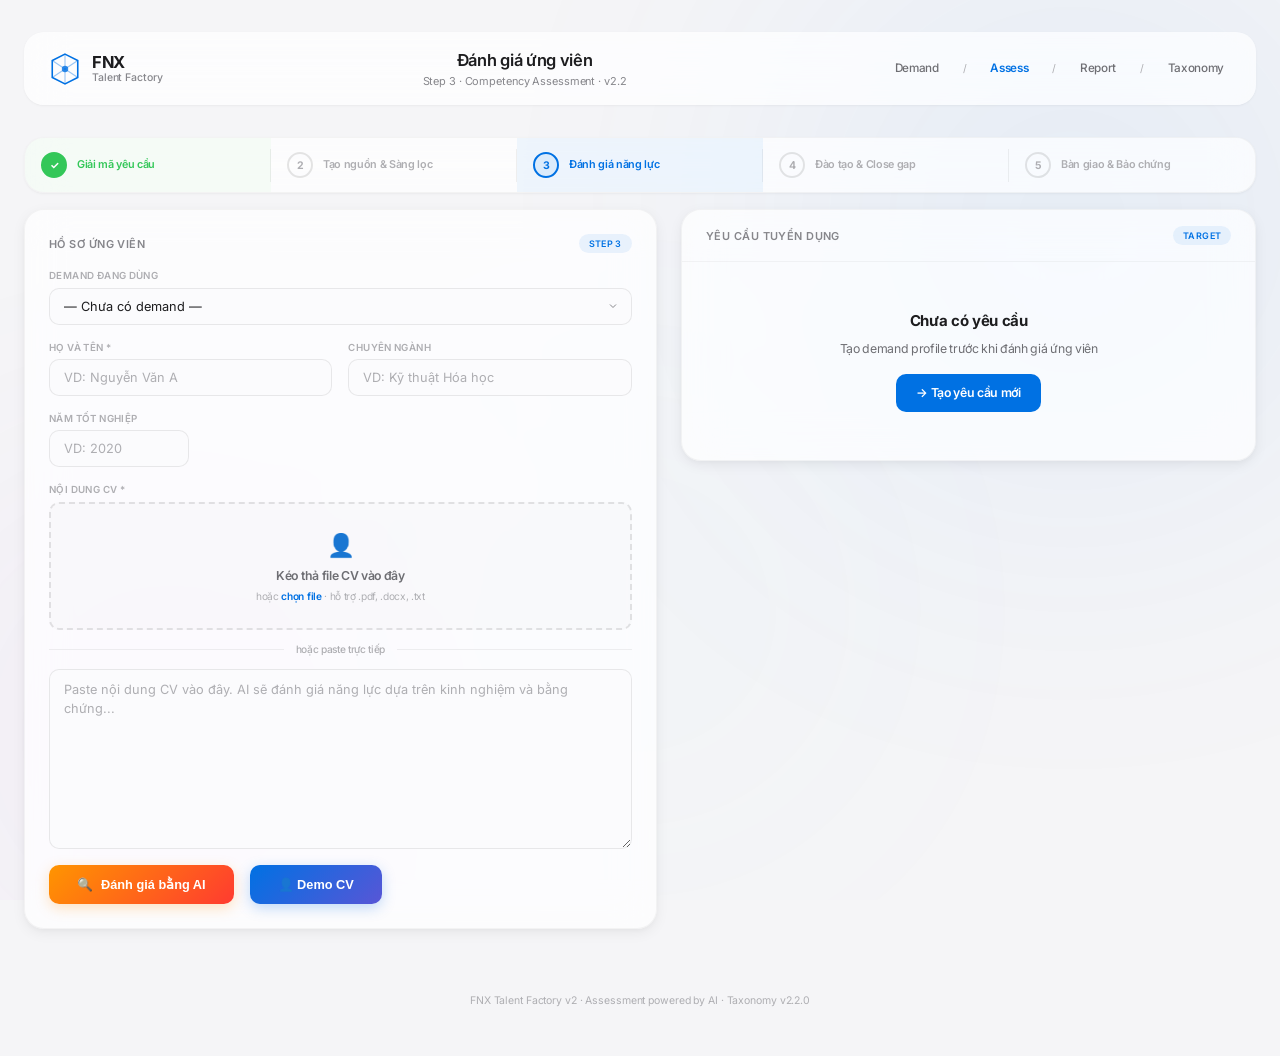
==== dashboard/assess.html @ fd8916d3 "feat: implement internal competency audit pipeline with combat scenario generation and UI" ====
<!DOCTYPE html>
<html lang="vi">

<head>
    <meta charset="UTF-8">
    <meta name="viewport" content="width=device-width, initial-scale=1.0">
    <title>FNX Talent Factory — Đánh giá ứng viên</title>
    <meta name="description" content="FNX Assessment — Đánh giá năng lực ứng viên dựa trên khung ASK × Katz v2.2">
    <link rel="preconnect" href="https://fonts.googleapis.com">
    <link rel="preconnect" href="https://fonts.gstatic.com" crossorigin>
    <link
        href="https://fonts.googleapis.com/css2?family=Inter:wght@300;400;500;600;700;800&family=JetBrains+Mono:wght@400;500&display=swap"
        rel="stylesheet">
    <link rel="stylesheet" href="styles.css">
    <style>
        /* ═══ ASSESS PAGE STYLES ═══ */
        .assess-grid {
            display: grid;
            grid-template-columns: 1.1fr 1fr;
            gap: var(--gap-lg);
            flex: 1
        }

        @media(max-width:960px) {
            .assess-grid {
                grid-template-columns: 1fr
            }
        }

        /* Nav */
        .nav-links {
            display: flex;
            gap: var(--gap-md);
            align-items: center
        }

        .nav-link {
            font-size: .78rem;
            color: var(--text-secondary);
            text-decoration: none;
            font-weight: 500;
            padding: 4px 8px;
            border-radius: 6px;
            transition: all var(--transition-fast)
        }

        .nav-link:hover {
            color: var(--accent-blue);
            background: rgba(0, 113, 227, .08)
        }

        .nav-link.active {
            color: var(--accent-blue);
            font-weight: 600
        }

        .nav-sep {
            color: var(--text-caption);
            font-size: .7rem
        }

        /* Process bar */
        .process-bar {
            display: flex;
            gap: 0;
            margin-bottom: var(--gap-md);
            background: var(--bg-frosted);
            border-radius: var(--radius-lg);
            backdrop-filter: saturate(180%) blur(20px);
            -webkit-backdrop-filter: saturate(180%) blur(20px);
            box-shadow: var(--shadow-sm);
            border: .5px solid rgba(0, 0, 0, .04);
            overflow: hidden
        }

        .process-step {
            flex: 1;
            padding: 14px var(--gap-md);
            display: flex;
            align-items: center;
            gap: 10px;
            position: relative;
            transition: all var(--transition-base);
            cursor: default
        }

        .process-step::after {
            content: '';
            position: absolute;
            right: 0;
            top: 20%;
            bottom: 20%;
            width: 1px;
            background: rgba(0, 0, 0, .06)
        }

        .process-step:last-child::after {
            display: none
        }

        .process-step.active {
            background: rgba(0, 113, 227, .06)
        }

        .process-step.completed {
            background: rgba(52, 199, 89, .04)
        }

        .process-step .step-num {
            width: 26px;
            height: 26px;
            border-radius: 50%;
            display: flex;
            align-items: center;
            justify-content: center;
            font-size: .7rem;
            font-weight: 700;
            border: 2px solid rgba(0, 0, 0, .1);
            color: var(--text-caption);
            flex-shrink: 0;
            transition: all var(--transition-fast)
        }

        .process-step.active .step-num {
            border-color: var(--accent-blue);
            color: var(--accent-blue);
            background: rgba(0, 113, 227, .08)
        }

        .process-step.completed .step-num {
            border-color: var(--accent-green);
            color: #fff;
            background: var(--accent-green)
        }

        .process-step .step-text {
            font-size: .72rem;
            font-weight: 600;
            color: var(--text-caption);
            line-height: 1.3
        }

        .process-step.active .step-text {
            color: var(--accent-blue)
        }

        .process-step.completed .step-text {
            color: var(--accent-green)
        }

        /* Form */
        .form-group {
            display: flex;
            flex-direction: column;
            gap: 4px
        }

        .form-row {
            display: grid;
            grid-template-columns: 1fr 1fr;
            gap: var(--gap-md)
        }

        .form-label {
            font-size: .65rem;
            font-weight: 600;
            text-transform: uppercase;
            letter-spacing: .04em;
            color: var(--text-caption)
        }

        .form-input,
        .form-select {
            padding: 10px 14px;
            border-radius: var(--radius-sm);
            border: 1.5px solid rgba(0, 0, 0, .08);
            background: var(--bg-tertiary);
            font-size: .85rem;
            color: var(--text-primary);
            font-family: inherit;
            transition: all var(--transition-fast);
            outline: none
        }

        .form-input:focus,
        .form-select:focus {
            border-color: var(--accent-blue);
            box-shadow: 0 0 0 3px rgba(0, 113, 227, .1)
        }

        .form-input::placeholder {
            color: var(--text-caption)
        }

        textarea.form-input {
            min-height: 180px;
            resize: vertical;
            line-height: 1.55
        }

        .form-select {
            cursor: pointer;
            -webkit-appearance: none;
            appearance: none;
            background-image: url("data:image/svg+xml,%3Csvg xmlns='http://www.w3.org/2000/svg' width='12' height='12' viewBox='0 0 24 24' fill='none' stroke='%2386868b' stroke-width='2'%3E%3Cpath d='M6 9l6 6 6-6'/%3E%3C/svg%3E");
            background-repeat: no-repeat;
            background-position: right 12px center
        }

        /* Buttons */
        .btn-action {
            display: inline-flex;
            align-items: center;
            gap: 8px;
            padding: 12px 28px;
            border-radius: var(--radius-sm);
            background: linear-gradient(135deg, #ff9500, #ff3b30);
            color: #fff;
            font-size: .85rem;
            font-weight: 600;
            border: none;
            cursor: pointer;
            transition: all var(--transition-fast);
            box-shadow: 0 4px 14px rgba(255, 149, 0, .25)
        }

        .btn-action:hover {
            transform: translateY(-1px);
            box-shadow: 0 6px 20px rgba(255, 149, 0, .35)
        }

        .btn-action:disabled {
            opacity: .5;
            cursor: not-allowed;
            transform: none
        }

        .btn-action .spinner {
            width: 16px;
            height: 16px;
            border: 2px solid rgba(255, 255, 255, .3);
            border-top-color: #fff;
            border-radius: 50%;
            animation: spin .6s linear infinite;
            display: none
        }

        .btn-action.loading .spinner {
            display: block
        }

        .btn-action.loading .btn-icon {
            display: none
        }

        @keyframes spin {
            to {
                transform: rotate(360deg)
            }
        }

        .btn-confirm {
            display: inline-flex;
            align-items: center;
            gap: 8px;
            padding: 12px 28px;
            border-radius: var(--radius-sm);
            background: var(--accent-green);
            color: #fff;
            font-size: .85rem;
            font-weight: 600;
            border: none;
            cursor: pointer;
            transition: all var(--transition-fast);
            box-shadow: 0 4px 14px rgba(52, 199, 89, .25)
        }

        .btn-confirm:hover {
            transform: translateY(-1px)
        }

        .btn-demo {
            display: inline-flex;
            align-items: center;
            gap: 8px;
            padding: 12px 28px;
            border-radius: var(--radius-sm);
            background: linear-gradient(135deg, var(--accent-blue), var(--accent-indigo));
            color: #fff;
            font-size: .85rem;
            font-weight: 600;
            border: none;
            cursor: pointer;
            transition: all var(--transition-fast);
            box-shadow: 0 4px 14px rgba(0, 113, 227, .25)
        }

        .btn-demo:hover {
            transform: translateY(-1px)
        }

        /* Demand context card */
        .demand-context {
            padding: 0
        }

        .demand-context-header {
            padding: var(--gap-md) var(--gap-lg);
            border-bottom: 1px solid rgba(0, 0, 0, .04)
        }

        .demand-context-body {
            padding: var(--gap-md) var(--gap-lg)
        }

        .context-row {
            display: flex;
            justify-content: space-between;
            align-items: center;
            padding: 4px 0
        }

        .context-label {
            font-size: .7rem;
            color: var(--text-caption);
            font-weight: 500
        }

        .context-value {
            font-size: .8rem;
            font-weight: 600;
            color: var(--text-primary)
        }

        .context-comp-list {
            display: flex;
            flex-direction: column;
            gap: 4px;
            margin-top: var(--gap-sm)
        }

        .context-comp {
            display: flex;
            align-items: center;
            gap: 8px;
            padding: 3px 0
        }

        .context-comp-id {
            font-family: 'JetBrains Mono', monospace;
            font-size: .65rem;
            font-weight: 600;
            padding: 2px 6px;
            border-radius: 4px;
            color: #fff;
            width: 30px;
            text-align: center
        }

        .context-comp-name {
            font-size: .72rem;
            color: var(--text-secondary);
            flex: 1
        }

        .context-comp-level {
            font-family: 'JetBrains Mono', monospace;
            font-size: .72rem;
            font-weight: 700;
            width: 20px;
            text-align: center
        }

        .no-demand-msg {
            text-align: center;
            padding: var(--gap-xl)
        }

        .no-demand-msg h3 {
            font-size: 1rem;
            color: var(--text-primary);
            margin-bottom: 8px
        }

        .no-demand-msg p {
            font-size: .82rem;
            color: var(--text-secondary);
            margin-bottom: var(--gap-md)
        }

        .no-demand-msg a {
            display: inline-flex;
            align-items: center;
            gap: 6px;
            padding: 10px 20px;
            border-radius: var(--radius-sm);
            background: var(--accent-blue);
            color: #fff;
            font-weight: 600;
            font-size: .82rem;
            text-decoration: none;
            transition: all var(--transition-fast)
        }

        .no-demand-msg a:hover {
            transform: translateY(-1px)
        }

        /* Result section */
        .result-section {
            display: none
        }

        .result-section.visible {
            display: block;
            animation: cardAppear .5s ease both
        }

        .comp-matrix {
            display: flex;
            flex-direction: column;
            gap: 6px
        }

        .comp-matrix-row {
            display: flex;
            align-items: center;
            gap: 10px;
            padding: 8px 12px;
            border-radius: var(--radius-sm);
            transition: background var(--transition-fast)
        }

        .comp-matrix-row:hover {
            background: rgba(0, 0, 0, .025)
        }

        .comp-matrix-tag {
            font-family: 'JetBrains Mono', monospace;
            font-size: .68rem;
            font-weight: 600;
            padding: 3px 8px;
            border-radius: 6px;
            color: #fff;
            flex-shrink: 0;
            width: 36px;
            text-align: center
        }

        .comp-matrix-name {
            flex: 1;
            font-size: .82rem;
            font-weight: 500;
            color: var(--text-primary)
        }

        .comp-matrix-evidence {
            font-size: .68rem;
            color: var(--text-tertiary);
            max-width: 180px;
            overflow: hidden;
            text-overflow: ellipsis;
            white-space: nowrap;
            font-style: italic
        }

        .level-select {
            padding: 4px 8px;
            border-radius: 6px;
            border: 1.5px solid rgba(0, 0, 0, .08);
            font-size: .78rem;
            font-weight: 600;
            font-family: 'JetBrains Mono', monospace;
            background: var(--bg-tertiary);
            color: var(--text-primary);
            cursor: pointer;
            width: 50px;
            text-align: center
        }

        /* Gap indicator */
        .gap-indicator {
            font-size: .6rem;
            font-weight: 700;
            padding: 2px 6px;
            border-radius: 4px;
            font-family: 'JetBrains Mono', monospace
        }

        .gap-ok {
            background: rgba(52, 199, 89, .1);
            color: var(--accent-green)
        }

        .gap-warn {
            background: rgba(255, 149, 0, .1);
            color: var(--accent-orange)
        }

        .gap-critical {
            background: rgba(255, 59, 48, .1);
            color: var(--accent-red)
        }

        /* Score display */
        .score-circle {
            width: 100px;
            height: 100px;
            border-radius: 50%;
            display: flex;
            flex-direction: column;
            align-items: center;
            justify-content: center;
            margin: var(--gap-md) auto;
            position: relative
        }

        .score-circle::before {
            content: '';
            position: absolute;
            inset: -3px;
            border-radius: 50%;
            background: conic-gradient(var(--accent-blue) var(--score-pct, 0%), rgba(0, 0, 0, .06) var(--score-pct, 0%));
            z-index: 0
        }

        .score-circle::after {
            content: '';
            position: absolute;
            inset: 3px;
            border-radius: 50%;
            background: var(--bg-frosted);
            z-index: 1
        }

        .score-num {
            font-size: 1.8rem;
            font-weight: 800;
            color: var(--accent-blue);
            z-index: 2;
            line-height: 1;
            font-variant-numeric: tabular-nums
        }

        .score-unit {
            font-size: .6rem;
            font-weight: 600;
            color: var(--text-caption);
            z-index: 2;
            text-transform: uppercase;
            letter-spacing: .06em
        }

        /* Radar */
        .radar-mini {
            display: flex;
            flex-direction: column;
            align-items: center
        }

        .radar-mini canvas {
            max-width: 100%;
            height: auto
        }

        /* Summary */
        .assess-summary {
            display: none;
            padding: var(--gap-md);
            background: rgba(52, 199, 89, .04);
            border-radius: var(--radius-sm);
            border-left: 3px solid var(--accent-green)
        }

        .assess-summary.visible {
            display: block;
            animation: cardAppear .4s ease both
        }

        .assess-summary h3 {
            font-size: .85rem;
            font-weight: 700;
            color: var(--accent-green);
            margin-bottom: 8px
        }

        .assess-summary p {
            font-size: .8rem;
            color: var(--text-secondary);
            line-height: 1.55
        }

        /* Drop zone */
        .drop-zone {
            border: 2px dashed rgba(0, 0, 0, .1);
            border-radius: var(--radius-sm);
            padding: 24px;
            text-align: center;
            cursor: pointer;
            transition: all .2s ease;
            position: relative;
            background: rgba(0, 0, 0, .01)
        }

        .drop-zone:hover,
        .drop-zone.dragover {
            border-color: var(--accent-blue);
            background: rgba(0, 113, 227, .03)
        }

        .drop-zone.dragover {
            transform: scale(1.01);
            box-shadow: 0 0 0 4px rgba(0, 113, 227, .08)
        }

        .drop-zone-input {
            position: absolute;
            inset: 0;
            opacity: 0;
            cursor: pointer
        }

        .drop-zone-content {
            pointer-events: none
        }

        .drop-zone-icon {
            font-size: 1.5rem;
            margin-bottom: 6px
        }

        .drop-zone-text {
            font-size: .82rem;
            font-weight: 600;
            color: var(--text-secondary)
        }

        .drop-zone-sub {
            font-size: .68rem;
            color: var(--text-caption);
            margin-top: 4px
        }

        .drop-zone-browse {
            color: var(--accent-blue);
            font-weight: 600
        }

        .drop-zone-loading {
            display: none;
            align-items: center;
            justify-content: center;
            gap: 10px;
            padding: 12px;
            color: var(--accent-blue);
            font-size: .82rem;
            font-weight: 500
        }

        .drop-zone-loading .drop-spinner {
            width: 18px;
            height: 18px;
            border: 2px solid rgba(0, 113, 227, .2);
            border-top-color: var(--accent-blue);
            border-radius: 50%;
            animation: spin .6s linear infinite
        }

        .drop-zone-success {
            display: none;
            align-items: center;
            gap: 8px;
            padding: 8px 12px;
            background: rgba(52, 199, 89, .06);
            border-radius: 6px;
            font-size: .78rem;
            color: var(--accent-green);
            font-weight: 500
        }

        .drop-zone.loaded .drop-zone-content {
            display: none
        }

        .drop-zone.loaded .drop-zone-success {
            display: flex
        }

        .drop-zone.extracting .drop-zone-content {
            display: none
        }

        .drop-zone.extracting .drop-zone-loading {
            display: flex
        }

        .drop-zone-or {
            display: flex;
            align-items: center;
            gap: 12px;
            margin: 8px 0;
            color: var(--text-caption);
            font-size: .68rem;
            font-weight: 500
        }

        .drop-zone-or::before,
        .drop-zone-or::after {
            content: '';
            flex: 1;
            height: 1px;
            background: rgba(0, 0, 0, .06)
        }
    </style>
</head>

<body>
    <div class="ambient-bg">
        <div class="ambient-orb orb-1"></div>
        <div class="ambient-orb orb-2"></div>
        <div class="ambient-orb orb-3"></div>
    </div>
    <div class="app-container">
        <header class="app-header">
            <div class="header-left">
                <div class="logo">
                    <div class="logo-icon"><svg viewBox="0 0 32 32" fill="none">
                            <path d="M16 2L28 8V24L16 30L4 24V8L16 2Z" stroke="currentColor" stroke-width="1.5"
                                fill="none" />
                            <path d="M16 2L16 30" stroke="currentColor" stroke-width="1" opacity=".4" />
                            <path d="M4 8L28 24" stroke="currentColor" stroke-width="1" opacity=".4" />
                            <path d="M28 8L4 24" stroke="currentColor" stroke-width="1" opacity=".4" />
                            <circle cx="16" cy="16" r="3" fill="currentColor" opacity=".8" />
                        </svg></div>
                    <div class="logo-text"><span class="logo-name">FNX</span><span class="logo-sub">Talent
                            Factory</span></div>
                </div>
            </div>
            <div class="header-center">
                <h1>Đánh giá ứng viên</h1>
                <p class="header-subtitle">Step 3 · Competency Assessment · v2.2</p>
            </div>
            <div class="header-right">
                <div class="header-meta">
                    <div class="nav-links">
                        <a href="/demand" class="nav-link">Demand</a><span class="nav-sep">/</span>
                        <a href="/assess" class="nav-link active">Assess</a><span class="nav-sep">/</span>
                        <a href="/report" class="nav-link">Report</a><span class="nav-sep">/</span>
                        <a href="/taxonomy" class="nav-link">Taxonomy</a>
                    </div>
                </div>
            </div>
        </header>

        <!-- Process Bar -->
        <div class="process-bar">
            <div class="process-step completed"><span class="step-num">✓</span><span class="step-text">Giải mã yêu
                    cầu</span></div>
            <div class="process-step"><span class="step-num">2</span><span class="step-text">Tạo nguồn & Sàng lọc</span>
            </div>
            <div class="process-step active"><span class="step-num">3</span><span class="step-text">Đánh giá năng
                    lực</span></div>
            <div class="process-step"><span class="step-num">4</span><span class="step-text">Đào tạo & Close gap</span>
            </div>
            <div class="process-step"><span class="step-num">5</span><span class="step-text">Bàn giao & Bảo chứng</span>
            </div>
        </div>

        <main style="display:flex;flex-direction:column;gap:var(--gap-lg);flex:1">
            <div class="assess-grid">
                <!-- LEFT: CV Input + Results -->
                <div style="display:flex;flex-direction:column;gap:var(--gap-lg)">
                    <!-- CV Input Card -->
                    <section class="card" id="cvInputCard">
                        <div class="card-header">
                            <span class="card-label">Hồ sơ ứng viên</span>
                            <span class="card-badge">Step 3</span>
                        </div>
                        <div style="display:flex;flex-direction:column;gap:var(--gap-md)">
                            <div class="form-group">
                                <label class="form-label">Demand đang dùng</label>
                                <select class="form-select" id="demandSelect" onchange="onDemandChange()"></select>
                            </div>
                            <div class="form-row">
                                <div class="form-group">
                                    <label class="form-label">Họ và tên *</label>
                                    <input type="text" class="form-input" id="cvName" placeholder="VD: Nguyễn Văn A">
                                </div>
                                <div class="form-group">
                                    <label class="form-label">Chuyên ngành</label>
                                    <input type="text" class="form-input" id="cvMajor"
                                        placeholder="VD: Kỹ thuật Hóa học">
                                </div>
                            </div>
                            <div class="form-group">
                                <label class="form-label">Năm tốt nghiệp</label>
                                <input type="number" class="form-input" id="cvYear" placeholder="VD: 2020"
                                    style="width:140px">
                            </div>
                            <div class="form-group">
                                <label class="form-label">Nội dung CV *</label>
                                <div class="drop-zone" id="cvDropZone">
                                    <input type="file" class="drop-zone-input" id="cvFileInput"
                                        accept=".pdf,.docx,.doc,.txt">
                                    <div class="drop-zone-content">
                                        <div class="drop-zone-icon">👤</div>
                                        <div class="drop-zone-text">Kéo thả file CV vào đây</div>
                                        <div class="drop-zone-sub">hoặc <span class="drop-zone-browse">chọn file</span>
                                            · hỗ trợ .pdf, .docx, .txt</div>
                                    </div>
                                    <div class="drop-zone-loading"><span class="drop-spinner"></span> Đang trích xuất
                                        văn bản...</div>
                                    <div class="drop-zone-success">✅ <span class="drop-filename"></span> · <span
                                            class="drop-wordcount"></span></div>
                                </div>
                                <div class="drop-zone-or">hoặc paste trực tiếp</div>
                                <textarea class="form-input" id="cvContent"
                                    placeholder="Paste nội dung CV vào đây. AI sẽ đánh giá năng lực dựa trên kinh nghiệm và bằng chứng..."></textarea>
                            </div>
                            <div style="display:flex;gap:var(--gap-md);align-items:center">
                                <button class="btn-action" id="assessBtn" onclick="runAssessment()">
                                    <span class="btn-icon">🔍</span>
                                    <span class="spinner"></span>
                                    Đánh giá bằng AI
                                </button>
                                <button class="btn-demo" onclick="loadDemoCV()">👤 Demo CV</button>
                            </div>
                        </div>
                    </section>

                    <!-- Assessment Result Matrix -->
                    <section class="card result-section" id="resultCard">
                        <div class="card-header">
                            <span class="card-label">Ma trận năng lực ứng viên</span>
                            <span class="card-badge" id="assessCompCount">0 / 11</span>
                        </div>
                        <div class="comp-matrix" id="assessMatrix"></div>
                        <div style="margin-top:var(--gap-lg);display:flex;gap:var(--gap-md);align-items:center">
                            <button class="btn-confirm" onclick="confirmAssessment()">✓ Xác nhận & Xem Report</button>
                            <span style="font-size:.72rem;color:var(--text-caption)">Chỉnh level nếu cần trước khi xác
                                nhận</span>
                        </div>
                    </section>

                    <!-- Assessment Summary -->
                    <div class="assess-summary" id="assessSummary">
                        <h3>✓ Đánh giá đã hoàn tất</h3>
                        <p id="assessSummaryText"></p>
                    </div>
                </div>

                <!-- RIGHT: Demand Context + Radar -->
                <div style="display:flex;flex-direction:column;gap:var(--gap-lg)">
                    <!-- Demand Context -->
                    <section class="card demand-context" id="demandContextCard">
                        <div class="demand-context-header">
                            <div class="card-header" style="margin-bottom:0">
                                <span class="card-label">Yêu cầu tuyển dụng</span>
                                <span class="card-badge">Target</span>
                            </div>
                        </div>
                        <div class="demand-context-body" id="demandContextBody">
                            <div class="no-demand-msg" id="noDemandMsg">
                                <h3>Chưa có yêu cầu</h3>
                                <p>Tạo demand profile trước khi đánh giá ứng viên</p>
                                <a href="/demand">→ Tạo yêu cầu mới</a>
                            </div>
                        </div>
                    </section>

                    <!-- Radar Chart -->
                    <section class="card result-section" id="radarCard">
                        <div class="card-header">
                            <span class="card-label">Radar: Ứng viên vs Yêu cầu</span>
                            <div style="display:flex;gap:var(--gap-md)">
                                <span
                                    style="display:flex;align-items:center;gap:4px;font-size:.68rem;color:var(--text-secondary)"><span
                                        style="width:10px;height:10px;border-radius:3px;background:rgba(0,113,227,.7)"></span>
                                    Ứng viên</span>
                                <span
                                    style="display:flex;align-items:center;gap:4px;font-size:.68rem;color:var(--text-secondary)"><span
                                        style="width:10px;height:10px;border-radius:3px;background:rgba(255,45,85,.5)"></span>
                                    Yêu cầu</span>
                            </div>
                        </div>
                        <div class="radar-mini">
                            <canvas id="radarCanvas" width="400" height="400"></canvas>
                        </div>
                        <div class="score-circle" id="scoreCircle" style="display:none;--score-pct:0%">
                            <span class="score-num" id="fitScore">—</span>
                            <span class="score-unit">Fit Score</span>
                        </div>
                    </section>
                </div>
            </div>
        </main>

        <footer class="app-footer">
            <p>FNX Talent Factory v2 · Assessment powered by AI · Taxonomy v2.2.0</p>
        </footer>
    </div>

    <script>
        // ── Shared definitions ──
        const COMPS = [
            { id: 'K1', name: 'Kiến thức chuyên ngành', katz: 'TECHNICAL', color: '#0071e3' },
            { id: 'K2', name: 'Kiến thức & Nghiệp vụ kỹ thuật', katz: 'TECHNICAL', color: '#0071e3' },
            { id: 'K3', name: 'Công cụ & Công nghệ', katz: 'TECHNICAL', color: '#0071e3' },
            { id: 'S1', name: 'Giao tiếp kỹ thuật', katz: 'INTERPERSONAL', color: '#ff9500' },
            { id: 'S2', name: 'Phân tích & Giải quyết vấn đề', katz: 'CONCEPTUAL', color: '#af52de' },
            { id: 'S3', name: 'Quản lý & Lên kế hoạch', katz: 'CONCEPTUAL', color: '#af52de' },
            { id: 'S4', name: 'Tư duy hệ thống', katz: 'CONCEPTUAL', color: '#af52de' },
            { id: 'S5', name: 'Phối hợp & Giao việc', katz: 'INTERPERSONAL', color: '#ff9500' },
            { id: 'A1', name: 'Chủ động - Cải tiến', katz: 'CONCEPTUAL', color: '#af52de' },
            { id: 'A2', name: 'Hợp tác - Tin tưởng', katz: 'INTERPERSONAL', color: '#ff9500' },
            { id: 'A3', name: 'Quan tâm - Hỗ trợ', katz: 'INTERPERSONAL', color: '#ff9500' }
        ];

        let currentDemand = null;
        let assessData = null;

        // ── Init ──
        document.addEventListener('DOMContentLoaded', () => {
            populateDemandSelect();
            initDropZone('cvDropZone', 'cvFileInput', 'cvContent');
            const urlParams = new URLSearchParams(window.location.search);
            const demandId = urlParams.get('demand');
            if (demandId) {
                document.getElementById('demandSelect').value = demandId;
                onDemandChange();
            }
        });

        // ── PDF Upload ──
        function initDropZone(zoneId, inputId, textareaId) {
            const zone = document.getElementById(zoneId);
            const input = document.getElementById(inputId);
            const textarea = document.getElementById(textareaId);
            ['dragenter', 'dragover'].forEach(e => zone.addEventListener(e, ev => { ev.preventDefault(); zone.classList.add('dragover'); }));
            ['dragleave', 'drop'].forEach(e => zone.addEventListener(e, ev => { ev.preventDefault(); zone.classList.remove('dragover'); }));
            zone.addEventListener('drop', ev => { const file = ev.dataTransfer.files[0]; if (file) handleFile(file, zone, textarea); });
            input.addEventListener('change', ev => { const file = ev.target.files[0]; if (file) handleFile(file, zone, textarea); });
        }

        async function handleFile(file, zone, textarea) {
            const ext = file.name.split('.').pop().toLowerCase();
            zone.classList.remove('loaded'); zone.classList.add('extracting');
            try {
                let text = '';
                if (ext === 'pdf') text = await extractPDF(file);
                else if (ext === 'txt') text = await file.text();
                else if (ext === 'docx' || ext === 'doc') text = await extractDOCX(file);
                else throw new Error('Unsupported: ' + ext);
                textarea.value = text;
                zone.classList.remove('extracting'); zone.classList.add('loaded');
                zone.querySelector('.drop-filename').textContent = file.name;
                zone.querySelector('.drop-wordcount').textContent = text.split(/\s+/).length + ' từ';
            } catch (err) { zone.classList.remove('extracting'); alert('Lỗi: ' + err.message); }
        }

        async function extractPDF(file) {
            if (!window.pdfjsLib) {
                await loadScript('https://cdnjs.cloudflare.com/ajax/libs/pdf.js/3.11.174/pdf.min.js');
                pdfjsLib.GlobalWorkerOptions.workerSrc = 'https://cdnjs.cloudflare.com/ajax/libs/pdf.js/3.11.174/pdf.worker.min.js';
            }
            const ab = await file.arrayBuffer();
            const pdf = await pdfjsLib.getDocument({ data: ab }).promise;
            let text = '';
            for (let i = 1; i <= pdf.numPages; i++) { const p = await pdf.getPage(i); const c = await p.getTextContent(); text += c.items.map(it => it.str).join(' ') + '\n\n'; }
            return text.trim();
        }

        async function extractDOCX(file) {
            if (!window.mammoth) await loadScript('https://cdnjs.cloudflare.com/ajax/libs/mammoth/1.6.0/mammoth.browser.min.js');
            const ab = await file.arrayBuffer();
            return (await mammoth.extractRawText({ arrayBuffer: ab })).value;
        }

        function loadScript(src) {
            return new Promise((resolve, reject) => { const s = document.createElement('script'); s.src = src; s.onload = resolve; s.onerror = reject; document.head.appendChild(s); });
        }

        function populateDemandSelect() {
            const demands = JSON.parse(localStorage.getItem('fnx_demands') || '[]');
            const sel = document.getElementById('demandSelect');
            if (demands.length === 0) {
                sel.innerHTML = '<option value="">— Chưa có demand —</option>';
                return;
            }
            sel.innerHTML = demands.map(d =>
                `<option value="${d.id}">${d.jobTitle || '(chưa đặt tên)'} — ${d.client || ''}</option>`
            ).join('');
            // Auto-select first
            onDemandChange();
        }

        function onDemandChange() {
            const demands = JSON.parse(localStorage.getItem('fnx_demands') || '[]');
            const id = document.getElementById('demandSelect').value;
            currentDemand = demands.find(d => d.id === id) || null;
            renderDemandContext();
        }

        function renderDemandContext() {
            const body = document.getElementById('demandContextBody');
            const msg = document.getElementById('noDemandMsg');
            if (!currentDemand) { msg.style.display = 'block'; body.innerHTML = ''; body.appendChild(msg); return; }
            const active = currentDemand.competencies.filter(c => c.level > 0);
            body.innerHTML = `
    <div class="context-row"><span class="context-label">Vị trí</span><span class="context-value">${currentDemand.jobTitle}</span></div>
    <div class="context-row"><span class="context-label">Khách hàng</span><span class="context-value">${currentDemand.client}</span></div>
    <div class="context-row"><span class="context-label">Ngành</span><span class="context-value">${currentDemand.industry}</span></div>
    <div class="context-row"><span class="context-label">Cấp bậc</span><span class="context-value">${currentDemand.seniority}</span></div>
    <div class="context-row"><span class="context-label">Năng lực yêu cầu</span><span class="context-value">${active.length} / 11</span></div>
    <div class="context-comp-list">
      ${active.map(c => {
                const comp = COMPS.find(cc => cc.id === c.id);
                return `<div class="context-comp">
          <span class="context-comp-id" style="background:${comp?.color || '#888'}">${c.id}</span>
          <span class="context-comp-name">${comp?.name || c.id}</span>
          <span class="context-comp-level">${c.level}</span>
        </div>`;
            }).join('')}
    </div>`;
        }

        // ── Demo CV ──
        function loadDemoCV() {
            document.getElementById('cvName').value = 'Trần Minh Khoa';
            document.getElementById('cvMajor').value = 'Kỹ thuật Hóa học';
            document.getElementById('cvYear').value = '2022';
            document.getElementById('cvContent').value = `TRẦN MINH KHOA
Kỹ sư Hóa học · TP.HCM

HỌC VẤN
- Đại học Bách Khoa TP.HCM, Kỹ thuật Hóa học, 2022 (GPA: 3.2/4.0)
- Đồ án tốt nghiệp: Mô phỏng quá trình chưng cất dầu thô bằng Aspen HYSYS

KINH NGHIỆM
2022–2024: Kỹ sư vận hành — Nhà máy Lọc dầu Dung Quất (BSR)
- Vận hành panel DCS Honeywell tại phân xưởng CDU/VDU
- Giám sát thông số vận hành: nhiệt độ, áp suất, lưu lượng các cột chưng cất
- Lập báo cáo vận hành hàng ca
- Phối hợp đội bảo trì trong các đợt shutdown lớn (TA 2023)
- Tuân thủ quy trình an toàn, tham gia 2 đợt diễn tập PCCC

KỸ NĂNG
- DCS: Honeywell Experion PKS (thành thạo)
- Phần mềm: Aspen HYSYS, AutoCAD P&ID
- Đọc hiểu P&ID, PFD, HAZOP worksheet
- Tiếng Anh: TOEIC 650

CHỨNG CHỈ
- An toàn lao động nhóm 3 (2022)
- Huấn luyện PCCC cơ sở (2023)`;
        }

        // ── AI Assessment (keyword-based MVP) ──
        function runAssessment() {
            if (!currentDemand) { alert('Vui lòng chọn demand trước'); return; }
            const cv = document.getElementById('cvContent').value.trim();
            if (!cv) { alert('Vui lòng nhập CV'); return; }
            const name = document.getElementById('cvName').value.trim();
            if (!name) { alert('Vui lòng nhập tên ứng viên'); return; }

            const btn = document.getElementById('assessBtn');
            btn.classList.add('loading'); btn.disabled = true;

            setTimeout(() => {
                assessData = {
                    candidateName: name,
                    major: document.getElementById('cvMajor').value,
                    gradYear: document.getElementById('cvYear').value,
                    competencies: assessCV(cv),
                    demand_id: currentDemand.id
                };

                btn.classList.remove('loading'); btn.disabled = false;
                renderAssessMatrix();
                drawRadar();
                document.getElementById('resultCard').classList.add('visible');
                document.getElementById('radarCard').classList.add('visible');
            }, 1800);
        }

        function assessCV(cv) {
            const cvLower = cv.toLowerCase();
            const results = [];
            const rules = [
                { id: 'K1', keywords: ['đại học', 'bách khoa', 'kỹ thuật hóa', 'hóa học', 'chuyên ngành', 'gpa', 'tốt nghiệp'], evidence: 'Tốt nghiệp ĐH chuyên ngành' },
                { id: 'K2', keywords: ['vận hành', 'sop', 'quy trình', 'bảo trì', 'shutdown', 'p&id', 'hazop', 'cột chưng cất', 'cdu', 'vdu'], evidence: 'Kinh nghiệm vận hành CDU/VDU' },
                { id: 'K3', keywords: ['dcs', 'honeywell', 'yokogawa', 'hysys', 'autocad', 'phần mềm', 'aspen', 'experion'], evidence: 'DCS Honeywell + HYSYS' },
                { id: 'S1', keywords: ['báo cáo', 'giao tiếp', 'trình bày', 'tiếng anh', 'toeic', 'communication'], evidence: 'Báo cáo hàng ca + TOEIC' },
                { id: 'S2', keywords: ['phân tích', 'giải quyết', 'sự cố', 'troubleshoot', 'root cause', 'mô phỏng'], evidence: 'Mô phỏng / xử lý sự cố' },
                { id: 'S3', keywords: ['quản lý', 'kế hoạch', 'giám sát', 'lịch trình', 'project', 'schedule'], evidence: 'Giám sát thông số' },
                { id: 'S4', keywords: ['hệ thống', 'tổng thể', 'quy trình', 'end-to-end', 'mô hình'], evidence: 'Hiểu quy trình chưng cất' },
                { id: 'S5', keywords: ['phối hợp', 'nhóm', 'team', 'đội', 'ca', 'shift', 'coordinate', 'bảo trì'], evidence: 'Phối hợp đội bảo trì' },
                { id: 'A1', keywords: ['chủ động', 'cải tiến', 'sáng kiến', 'ownership', 'đề xuất', 'initiative'], evidence: '(chưa rõ bằng chứng)' },
                { id: 'A2', keywords: ['hợp tác', 'tin tưởng', 'teamwork', 'chia sẻ', 'đội ngũ'], evidence: 'Phối hợp đa nhóm' },
                { id: 'A3', keywords: ['an toàn', 'safety', 'osha', 'pccc', 'hse', 'khẩn cấp', 'chứng chỉ an toàn'], evidence: 'An toàn LĐ + PCCC' }
            ];

            rules.forEach(rule => {
                const hits = rule.keywords.filter(kw => cvLower.includes(kw)).length;
                let level = 0;
                if (hits >= 4) level = 3;
                else if (hits >= 2) level = 2;
                else if (hits >= 1) level = 1;
                const ev = hits > 0 ? rule.evidence : '(không tìm thấy)';
                results.push({ id: rule.id, level, evidence: ev });
            });
            return results;
        }

        // ── Render Assessment Matrix ──
        function renderAssessMatrix() {
            const el = document.getElementById('assessMatrix'); el.innerHTML = '';
            const targetComps = currentDemand?.competencies || [];
            assessData.competencies.forEach((ac, i) => {
                const comp = COMPS.find(c => c.id === ac.id);
                const target = targetComps.find(c => c.id === ac.id);
                const tLv = target?.level || 0;
                const gap = tLv - ac.level;
                let gapClass = 'gap-ok', gapText = '✓';
                if (gap >= 2) { gapClass = 'gap-critical'; gapText = '-' + gap; }
                else if (gap === 1) { gapClass = 'gap-warn'; gapText = '-1'; }
                else if (gap < 0) { gapClass = 'gap-ok'; gapText = '+' + Math.abs(gap); }

                el.innerHTML += `<div class="comp-matrix-row">
      <span class="comp-matrix-tag" style="background:${comp?.color || '#888'}">${ac.id}</span>
      <span class="comp-matrix-name">${comp?.name || ac.id}</span>
      <span class="comp-matrix-evidence" title="${ac.evidence}">${ac.evidence}</span>
      <select class="level-select" onchange="updateAssessLevel(${i},this.value)">
        <option value="0" ${ac.level === 0 ? 'selected' : ''}>—</option>
        <option value="1" ${ac.level === 1 ? 'selected' : ''}>1</option>
        <option value="2" ${ac.level === 2 ? 'selected' : ''}>2</option>
        <option value="3" ${ac.level === 3 ? 'selected' : ''}>3</option>
        <option value="4" ${ac.level === 4 ? 'selected' : ''}>4</option>
        <option value="5" ${ac.level === 5 ? 'selected' : ''}>5</option>
      </select>
      <span class="gap-indicator ${gapClass}" title="Target: ${tLv}">${gapText}</span>
    </div>`;
            });
            document.getElementById('assessCompCount').textContent = assessData.competencies.filter(c => c.level > 0).length + ' / 11';
        }

        function updateAssessLevel(idx, val) {
            assessData.competencies[idx].level = parseInt(val);
            renderAssessMatrix();
            drawRadar();
        }

        // ── Radar (dual: demand target + candidate actual) ──
        function drawRadar() {
            if (!assessData || !currentDemand) return;
            const canvas = document.getElementById('radarCanvas'), ctx = canvas.getContext('2d');
            const dpr = window.devicePixelRatio || 1; canvas.width = 400 * dpr; canvas.height = 400 * dpr; canvas.style.width = '400px'; canvas.style.height = '400px'; ctx.scale(dpr, dpr);
            const W = 400, H = 400, cx = W / 2, cy = H / 2, R = 150;
            const n = COMPS.length, step = (Math.PI * 2) / n;
            ctx.clearRect(0, 0, W, H);

            // Grid
            for (let ring = 1; ring <= 5; ring++) { const r = R * (ring / 5); ctx.beginPath(); for (let i = 0; i <= n; i++) { const a = i * step - Math.PI / 2; const x = cx + Math.cos(a) * r, y = cy + Math.sin(a) * r; i === 0 ? ctx.moveTo(x, y) : ctx.lineTo(x, y) } ctx.closePath(); ctx.strokeStyle = 'rgba(0,0,0,.06)'; ctx.lineWidth = 1; ctx.stroke() }
            COMPS.forEach((_, i) => { const a = i * step - Math.PI / 2; ctx.beginPath(); ctx.moveTo(cx, cy); ctx.lineTo(cx + Math.cos(a) * R, cy + Math.sin(a) * R); ctx.strokeStyle = 'rgba(0,0,0,.04)'; ctx.stroke() });

            // Target area (demand)
            const targetLevels = currentDemand.competencies.map(c => c.level);
            ctx.beginPath();
            targetLevels.forEach((lv, i) => { const a = i * step - Math.PI / 2, r = R * (lv / 5); const x = cx + Math.cos(a) * r, y = cy + Math.sin(a) * r; i === 0 ? ctx.moveTo(x, y) : ctx.lineTo(x, y) });
            ctx.closePath(); ctx.fillStyle = 'rgba(255,45,85,.06)'; ctx.fill(); ctx.strokeStyle = 'rgba(255,45,85,.4)'; ctx.lineWidth = 1.5; ctx.setLineDash([4, 4]); ctx.stroke(); ctx.setLineDash([]);

            // Candidate area
            const candLevels = assessData.competencies.map(c => c.level);
            ctx.beginPath();
            candLevels.forEach((lv, i) => { const a = i * step - Math.PI / 2, r = R * (lv / 5); const x = cx + Math.cos(a) * r, y = cy + Math.sin(a) * r; i === 0 ? ctx.moveTo(x, y) : ctx.lineTo(x, y) });
            ctx.closePath(); ctx.fillStyle = 'rgba(0,113,227,.1)'; ctx.fill(); ctx.strokeStyle = 'rgba(0,113,227,.6)'; ctx.lineWidth = 2; ctx.stroke();

            // Points + labels
            candLevels.forEach((lv, i) => {
                const a = i * step - Math.PI / 2, r = R * (Math.max(lv, 0.2) / 5);
                if (lv > 0) { const x = cx + Math.cos(a) * r, y = cy + Math.sin(a) * r; ctx.fillStyle = COMPS[i].color; ctx.beginPath(); ctx.arc(x, y, 4, 0, Math.PI * 2); ctx.fill(); }
                const lx = cx + Math.cos(a) * (R + 14), ly = cy + Math.sin(a) * (R + 14);
                ctx.fillStyle = COMPS[i].color; ctx.font = "600 9px 'JetBrains Mono',monospace"; ctx.textAlign = 'center'; ctx.textBaseline = 'middle';
                ctx.fillText(COMPS[i].id, lx, ly);
            });

            // Calculate fit score
            let totalTarget = 0, totalActual = 0;
            currentDemand.competencies.forEach((dc, i) => {
                if (dc.level > 0) { totalTarget += dc.level; totalActual += Math.min(assessData.competencies[i].level, dc.level); }
            });
            const fitScore = totalTarget > 0 ? Math.round(totalActual / totalTarget * 100) : 0;
            assessData.fitScore = fitScore;

            const circle = document.getElementById('scoreCircle');
            circle.style.display = 'flex';
            circle.style.setProperty('--score-pct', fitScore + '%');
            document.getElementById('fitScore').textContent = fitScore;
        }

        // ── Confirm Assessment ──
        function confirmAssessment() {
            if (!assessData || !currentDemand) return;
            const active = assessData.competencies.filter(c => c.level > 0);

            // Calculate gaps
            const gaps = [];
            currentDemand.competencies.forEach((dc, i) => {
                const ac = assessData.competencies[i];
                if (dc.level > 0 && ac.level < dc.level) {
                    gaps.push({ id: dc.id, target: dc.level, actual: ac.level, gap: dc.level - ac.level });
                }
            });

            const saved = {
                ...assessData,
                gaps,
                id: 'ASSESS_' + Date.now(),
                timestamp: new Date().toISOString()
            };

            const assessments = JSON.parse(localStorage.getItem('fnx_assessments') || '[]');
            assessments.unshift(saved);
            localStorage.setItem('fnx_assessments', JSON.stringify(assessments));

            // Show summary
            document.getElementById('assessSummaryText').textContent =
                `${assessData.candidateName} · Fit Score: ${assessData.fitScore}% · ${gaps.length} gaps · Đã lưu`;
            document.getElementById('assessSummary').classList.add('visible');

            // Redirect to report
            setTimeout(() => {
                window.location.href = '/report?id=' + saved.id;
            }, 1500);
        }
    </script>
</body>

</html>
---- dashboard/styles.css ----
/* ══════════════════════════════════════════════════════════
   FNX Talent Factory — Apple-inspired Design System
   
   Inspired by Apple Human Interface Guidelines:
   - Clean, minimal, generous whitespace
   - Light mode with subtle depth (shadows, not borders)
   - SF Pro typography hierarchy
   - Frosted glass (vibrancy) effects
   - Soft, rounded corners
   - Muted, sophisticated color palette
   ══════════════════════════════════════════════════════════ */

:root {
    /* Surface colors */
    --bg-primary: #f5f5f7;
    --bg-secondary: #ffffff;
    --bg-tertiary: #fbfbfd;
    --bg-frosted: rgba(255, 255, 255, 0.72);
    --bg-frosted-hover: rgba(255, 255, 255, 0.85);

    /* Text colors */
    --text-primary: #1d1d1f;
    --text-secondary: #6e6e73;
    --text-tertiary: #86868b;
    --text-caption: #aeaeb2;

    /* Accent colors (Apple-style muted tones) */
    --accent-blue: #0071e3;
    --accent-blue-hover: #0077ed;
    --accent-blue-light: rgba(0, 113, 227, 0.08);
    --accent-purple: #af52de;
    --accent-indigo: #5856d6;
    --accent-teal: #5ac8fa;
    --accent-green: #34c759;
    --accent-orange: #ff9500;
    --accent-red: #ff3b30;
    --accent-pink: #ff2d55;

    /* Domain colors (softer) */
    --domain-mindset: #af52de;
    --domain-skills: #5ac8fa;
    --domain-knowledge: #34c759;

    /* Level colors */
    --level-1: #ff3b30;
    --level-2: #ff9500;
    --level-3: #34c759;
    --level-4: #5856d6;
    --level-5: #af52de;

    /* Radar chart */
    --radar-candidate: #0071e3;
    --radar-target: #ff2d55;

    /* Shadows (Apple-style layered) */
    --shadow-sm: 0 1px 3px rgba(0, 0, 0, 0.04), 0 1px 2px rgba(0, 0, 0, 0.02);
    --shadow-md: 0 4px 14px rgba(0, 0, 0, 0.06), 0 2px 6px rgba(0, 0, 0, 0.03);
    --shadow-lg: 0 8px 30px rgba(0, 0, 0, 0.08), 0 4px 12px rgba(0, 0, 0, 0.04);
    --shadow-xl: 0 20px 60px rgba(0, 0, 0, 0.1), 0 8px 20px rgba(0, 0, 0, 0.04);

    /* Spacing */
    --gap-xs: 4px;
    --gap-sm: 8px;
    --gap-md: 16px;
    --gap-lg: 24px;
    --gap-xl: 32px;
    --gap-2xl: 48px;

    /* Radius (Apple-style generous) */
    --radius-sm: 10px;
    --radius-md: 14px;
    --radius-lg: 20px;
    --radius-xl: 24px;

    /* Transitions */
    --transition-fast: 180ms ease;
    --transition-base: 300ms cubic-bezier(0.25, 0.1, 0.25, 1);
    --transition-slow: 500ms cubic-bezier(0.25, 0.1, 0.25, 1);
    --transition-spring: 500ms cubic-bezier(0.34, 1.56, 0.64, 1);
}

/* ── Reset & Base ── */
*,
*::before,
*::after {
    margin: 0;
    padding: 0;
    box-sizing: border-box;
}

html {
    font-size: 15px;
    -webkit-font-smoothing: antialiased;
    -moz-osx-font-smoothing: grayscale;
    text-rendering: optimizeLegibility;
}

body {
    font-family: -apple-system, BlinkMacSystemFont, 'SF Pro Display', 'SF Pro Text',
        'Inter', 'Helvetica Neue', 'Segoe UI', sans-serif;
    background: var(--bg-primary);
    color: var(--text-primary);
    min-height: 100vh;
    overflow-x: hidden;
    line-height: 1.47;
    letter-spacing: -0.022em;
}

/* ── Ambient Background (subtle, Apple-style) ── */
.ambient-bg {
    position: fixed;
    inset: 0;
    z-index: 0;
    overflow: hidden;
    pointer-events: none;
}

.ambient-orb {
    position: absolute;
    border-radius: 50%;
    filter: blur(150px);
    opacity: 0.12;
    animation: orbFloat 30s ease-in-out infinite;
}

.orb-1 {
    width: 800px;
    height: 800px;
    background: radial-gradient(circle, #0071e3, transparent 70%);
    top: -20%;
    right: -15%;
}

.orb-2 {
    width: 600px;
    height: 600px;
    background: radial-gradient(circle, #af52de, transparent 70%);
    bottom: -15%;
    left: -10%;
    animation-delay: -10s;
}

.orb-3 {
    width: 500px;
    height: 500px;
    background: radial-gradient(circle, #5ac8fa, transparent 70%);
    top: 40%;
    left: 30%;
    animation-delay: -20s;
    opacity: 0.08;
}

@keyframes orbFloat {

    0%,
    100% {
        transform: translate(0, 0) scale(1);
    }

    33% {
        transform: translate(20px, -30px) scale(1.02);
    }

    66% {
        transform: translate(-15px, 15px) scale(0.98);
    }
}

/* ── App Container ── */
.app-container {
    position: relative;
    z-index: 1;
    max-width: 1400px;
    margin: 0 auto;
    padding: var(--gap-xl) var(--gap-lg);
    min-height: 100vh;
    display: flex;
    flex-direction: column;
}

/* ── Header (Apple nav style) ── */
.app-header {
    display: flex;
    align-items: center;
    justify-content: space-between;
    padding: var(--gap-md) var(--gap-lg);
    margin-bottom: var(--gap-xl);
    background: var(--bg-frosted);
    border-radius: var(--radius-lg);
    backdrop-filter: saturate(180%) blur(20px);
    -webkit-backdrop-filter: saturate(180%) blur(20px);
    box-shadow: var(--shadow-sm);
}

.header-left {
    flex-shrink: 0;
}

.logo {
    display: flex;
    align-items: center;
    gap: 10px;
}

.logo-icon {
    width: 34px;
    height: 34px;
    color: var(--accent-blue);
}

.logo-icon svg {
    width: 100%;
    height: 100%;
}

.logo-text {
    display: flex;
    flex-direction: column;
    line-height: 1.15;
}

.logo-name {
    font-size: 1.1rem;
    font-weight: 700;
    letter-spacing: -0.02em;
    color: var(--text-primary);
}

.logo-sub {
    font-size: 0.7rem;
    color: var(--text-tertiary);
    font-weight: 500;
    letter-spacing: -0.01em;
}

.header-center {
    text-align: center;
}

.header-center h1 {
    font-size: 1.1rem;
    font-weight: 600;
    color: var(--text-primary);
    letter-spacing: -0.02em;
}

.header-subtitle {
    font-size: 0.73rem;
    color: var(--text-tertiary);
    margin-top: 1px;
    letter-spacing: -0.01em;
}

.header-right {
    flex-shrink: 0;
}

.header-meta {
    display: flex;
    align-items: center;
    gap: var(--gap-md);
}

.meta-badge {
    display: inline-flex;
    align-items: center;
    gap: 6px;
    padding: 5px 12px;
    border-radius: 100px;
    font-size: 0.65rem;
    font-weight: 600;
    text-transform: uppercase;
    letter-spacing: 0.03em;
}

.live-badge {
    background: rgba(52, 199, 89, 0.1);
    color: var(--accent-green);
}

.pulse-dot {
    width: 6px;
    height: 6px;
    border-radius: 50%;
    background: var(--accent-green);
    animation: pulse 2s infinite;
}

@keyframes pulse {

    0%,
    100% {
        opacity: 1;
        transform: scale(1);
    }

    50% {
        opacity: 0.4;
        transform: scale(1.5);
    }
}

.meta-date {
    font-size: 0.73rem;
    color: var(--text-tertiary);
    font-variant-numeric: tabular-nums;
}

/* ── Main Layout ── */
.main-content {
    display: grid;
    grid-template-columns: 1fr 1.1fr;
    gap: var(--gap-lg);
    flex: 1;
}

.col-left,
.col-right {
    display: flex;
    flex-direction: column;
    gap: var(--gap-lg);
}

/* ── Card Base (Apple widget style) ── */
.card {
    background: var(--bg-frosted);
    border-radius: var(--radius-lg);
    padding: var(--gap-lg);
    backdrop-filter: saturate(180%) blur(20px);
    -webkit-backdrop-filter: saturate(180%) blur(20px);
    box-shadow: var(--shadow-md);
    border: 0.5px solid rgba(0, 0, 0, 0.04);
    transition: box-shadow var(--transition-base), transform var(--transition-base);
    animation: cardAppear 0.6s var(--transition-base) both;
}

.card:hover {
    box-shadow: var(--shadow-lg);
    transform: translateY(-1px);
}

@keyframes cardAppear {
    from {
        opacity: 0;
        transform: translateY(12px) scale(0.98);
    }

    to {
        opacity: 1;
        transform: translateY(0) scale(1);
    }
}

.card-header {
    display: flex;
    align-items: center;
    justify-content: space-between;
    margin-bottom: var(--gap-md);
}

.card-label {
    font-size: 0.73rem;
    font-weight: 600;
    color: var(--text-tertiary);
    text-transform: uppercase;
    letter-spacing: 0.04em;
}

.card-badge {
    display: inline-flex;
    align-items: center;
    padding: 3px 10px;
    border-radius: 100px;
    font-size: 0.6rem;
    font-weight: 600;
    text-transform: uppercase;
    letter-spacing: 0.04em;
    background: var(--accent-blue-light);
    color: var(--accent-blue);
}

.gap-badge {
    background: rgba(255, 59, 48, 0.08);
    color: var(--accent-red);
}

/* ── Candidate Card ── */
.candidate-card {
    position: relative;
    overflow: hidden;
}

.candidate-card::before {
    content: '';
    position: absolute;
    top: 0;
    left: 0;
    right: 0;
    height: 3px;
    background: linear-gradient(90deg, var(--accent-blue), var(--accent-purple), var(--accent-teal));
    border-radius: var(--radius-lg) var(--radius-lg) 0 0;
    opacity: 0.8;
}

.candidate-id {
    font-variant-numeric: tabular-nums;
    font-size: 0.7rem;
    color: var(--text-caption);
    font-weight: 500;
}

.candidate-info {
    display: flex;
    align-items: center;
    gap: var(--gap-md);
    margin-bottom: var(--gap-lg);
}

.candidate-avatar {
    width: 52px;
    height: 52px;
    border-radius: var(--radius-md);
    background: linear-gradient(135deg, var(--accent-blue), var(--accent-purple));
    display: flex;
    align-items: center;
    justify-content: center;
    font-weight: 700;
    font-size: 0.95rem;
    color: white;
    flex-shrink: 0;
    box-shadow: 0 4px 12px rgba(0, 113, 227, 0.2);
}

.candidate-name {
    font-size: 1.35rem;
    font-weight: 700;
    color: var(--text-primary);
    letter-spacing: -0.025em;
}

.candidate-major {
    font-size: 0.8rem;
    color: var(--text-secondary);
    margin-top: 1px;
}

.candidate-summary {
    display: flex;
    flex-direction: column;
    gap: var(--gap-sm);
}

.summary-item {
    padding: var(--gap-sm) var(--gap-md);
    background: rgba(0, 0, 0, 0.02);
    border-radius: var(--radius-sm);
    border-left: 3px solid var(--accent-blue);
    transition: background var(--transition-fast);
}

.summary-item:hover {
    background: rgba(0, 0, 0, 0.035);
}

.summary-item:last-child {
    border-left-color: var(--accent-orange);
}

.summary-label {
    font-size: 0.6rem;
    font-weight: 600;
    color: var(--text-caption);
    text-transform: uppercase;
    letter-spacing: 0.05em;
    display: block;
    margin-bottom: 3px;
}

.summary-text {
    font-size: 0.85rem;
    color: var(--text-secondary);
    line-height: 1.5;
}

/* ── Domain Bars ── */
.domain-bars {
    display: flex;
    flex-direction: column;
    gap: var(--gap-md);
}

.domain-item {
    display: flex;
    flex-direction: column;
    gap: 6px;
}

.domain-header {
    display: flex;
    align-items: center;
    justify-content: space-between;
}

.domain-name {
    display: flex;
    align-items: center;
    gap: var(--gap-sm);
}

.domain-icon {
    width: 8px;
    height: 8px;
    border-radius: 50%;
}

.domain-label {
    font-size: 0.8rem;
    font-weight: 600;
    color: var(--text-primary);
    letter-spacing: -0.01em;
}

.domain-sublabel {
    font-size: 0.7rem;
    color: var(--text-caption);
    margin-left: 4px;
}

.domain-score {
    font-variant-numeric: tabular-nums;
    font-size: 0.82rem;
    font-weight: 600;
}

.domain-bar-track {
    width: 100%;
    height: 6px;
    border-radius: 3px;
    background: rgba(0, 0, 0, 0.05);
    overflow: hidden;
}

.domain-bar-fill {
    height: 100%;
    border-radius: 3px;
    transition: width 1.2s cubic-bezier(0.34, 1.56, 0.64, 1);
    width: 0;
}

/* ── Competency Table ── */
.table-wrapper {
    overflow-x: auto;
    margin: 0 calc(var(--gap-lg) * -1);
    padding: 0 var(--gap-lg);
}

.competency-table {
    width: 100%;
    border-collapse: separate;
    border-spacing: 0;
}

.competency-table thead th {
    font-size: 0.6rem;
    font-weight: 600;
    color: var(--text-caption);
    text-transform: uppercase;
    letter-spacing: 0.06em;
    padding: var(--gap-sm) var(--gap-md);
    text-align: left;
    border-bottom: 1px solid rgba(0, 0, 0, 0.06);
}

.competency-table tbody tr {
    transition: background var(--transition-fast);
}

.competency-table tbody tr:hover {
    background: rgba(0, 113, 227, 0.03);
}

.competency-table tbody td {
    padding: 10px var(--gap-md);
    font-size: 0.8rem;
    color: var(--text-secondary);
    border-bottom: 1px solid rgba(0, 0, 0, 0.03);
    vertical-align: top;
}

.competency-code {
    font-variant-numeric: tabular-nums;
    font-weight: 600;
    font-size: 0.75rem;
    color: var(--accent-blue);
}

.competency-name-cell {
    font-weight: 500;
    color: var(--text-primary);
}

.level-badge {
    display: inline-flex;
    align-items: center;
    justify-content: center;
    width: 28px;
    height: 28px;
    border-radius: var(--radius-sm);
    font-weight: 700;
    font-size: 0.8rem;
    font-variant-numeric: tabular-nums;
}

.level-1 {
    background: rgba(255, 59, 48, 0.1);
    color: var(--level-1);
}

.level-2 {
    background: rgba(255, 149, 0, 0.1);
    color: var(--level-2);
}

.level-3 {
    background: rgba(52, 199, 89, 0.1);
    color: var(--level-3);
}

.level-4 {
    background: rgba(88, 86, 214, 0.1);
    color: var(--level-4);
}

.level-5 {
    background: rgba(175, 82, 222, 0.1);
    color: var(--level-5);
}

.evidence-text {
    font-size: 0.75rem;
    line-height: 1.5;
    max-width: 240px;
    color: var(--text-secondary);
}

.area-tag {
    display: inline-block;
    margin-top: 3px;
    padding: 1px 7px;
    border-radius: 100px;
    font-size: 0.55rem;
    font-weight: 600;
    background: rgba(0, 0, 0, 0.04);
    color: var(--text-caption);
    letter-spacing: 0.02em;
}

.level-name {
    display: block;
    font-size: 0.6rem;
    color: var(--text-caption);
    margin-top: 2px;
}

.gap-item-info {
    display: flex;
    flex-direction: column;
    gap: 2px;
    min-width: 80px;
}

.gap-item-name {
    font-size: 0.6rem;
    color: var(--text-caption);
    line-height: 1.3;
    max-width: 100px;
}

/* ── Radar Chart Card ── */
.radar-card {
    position: relative;
}

.radar-legend {
    display: flex;
    gap: var(--gap-md);
}

.legend-item {
    display: flex;
    align-items: center;
    gap: 6px;
    font-size: 0.7rem;
    color: var(--text-secondary);
}

.legend-dot {
    width: 10px;
    height: 10px;
    border-radius: 3px;
}

.legend-actual {
    background: var(--radar-candidate);
    box-shadow: 0 0 6px rgba(0, 113, 227, 0.3);
}

.legend-target {
    background: var(--radar-target);
    box-shadow: 0 0 6px rgba(255, 45, 85, 0.3);
    opacity: 0.7;
}

.radar-container {
    position: relative;
    display: flex;
    align-items: center;
    justify-content: center;
    padding: var(--gap-md) 0;
}

#radarCanvas {
    display: block;
    max-width: 100%;
    height: auto;
}

.radar-center-score {
    position: absolute;
    display: flex;
    flex-direction: column;
    align-items: center;
    justify-content: center;
    pointer-events: none;
}

.score-value {
    font-size: 2.4rem;
    font-weight: 800;
    color: var(--accent-blue);
    line-height: 1;
    font-variant-numeric: tabular-nums;
    letter-spacing: -0.03em;
}

.score-label {
    font-size: 0.6rem;
    color: var(--text-caption);
    text-transform: uppercase;
    letter-spacing: 0.08em;
    font-weight: 600;
    margin-top: 4px;
}

/* ── Gap Analysis ── */
.gap-list {
    display: flex;
    flex-direction: column;
    gap: var(--gap-sm);
}

.gap-item {
    display: flex;
    align-items: center;
    gap: var(--gap-md);
    padding: 10px var(--gap-md);
    border-radius: var(--radius-sm);
    background: rgba(255, 59, 48, 0.03);
    transition: all var(--transition-fast);
}

.gap-item:hover {
    background: rgba(255, 59, 48, 0.06);
}

.gap-item-code {
    font-variant-numeric: tabular-nums;
    font-weight: 600;
    font-size: 0.75rem;
    color: var(--accent-red);
    min-width: 50px;
}

.gap-bar-container {
    flex: 1;
    display: flex;
    flex-direction: column;
    gap: 4px;
}

.gap-bar-labels {
    display: flex;
    justify-content: space-between;
    font-size: 0.62rem;
    font-weight: 500;
}

.gap-actual {
    color: var(--accent-blue);
}

.gap-target {
    color: var(--accent-red);
}

.gap-bar-track {
    width: 100%;
    height: 4px;
    border-radius: 2px;
    background: rgba(0, 0, 0, 0.05);
    position: relative;
    overflow: hidden;
}

.gap-bar-actual {
    position: absolute;
    top: 0;
    left: 0;
    height: 100%;
    border-radius: 2px;
    background: var(--accent-blue);
    transition: width 1s cubic-bezier(0.34, 1.56, 0.64, 1);
}

.gap-bar-target-line {
    position: absolute;
    top: -2px;
    height: 8px;
    width: 2px;
    background: var(--accent-red);
    border-radius: 1px;
    transition: left 1s cubic-bezier(0.34, 1.56, 0.64, 1);
}

.gap-priority {
    font-size: 0.58rem;
    font-weight: 700;
    text-transform: uppercase;
    letter-spacing: 0.04em;
    padding: 3px 8px;
    border-radius: 100px;
    min-width: 42px;
    text-align: center;
}

.priority-High {
    background: rgba(255, 59, 48, 0.08);
    color: var(--accent-red);
}

.priority-Medium {
    background: rgba(255, 149, 0, 0.08);
    color: var(--accent-orange);
}

.priority-Low {
    background: rgba(52, 199, 89, 0.08);
    color: var(--accent-green);
}

.no-gap-message {
    text-align: center;
    padding: var(--gap-xl);
    color: var(--text-caption);
    font-size: 0.85rem;
}

/* ── Legend Card (Hướng dẫn đọc báo cáo) ── */
.legend-card {
    position: relative;
}

.legend-card .card-label {
    text-transform: none;
    font-size: 0.85rem;
    color: var(--text-primary);
    font-weight: 600;
}

.card-toggle {
    background: none;
    border: 1px solid rgba(0, 0, 0, 0.08);
    color: var(--text-tertiary);
    font-family: inherit;
    font-size: 0.62rem;
    padding: 4px 10px;
    border-radius: 100px;
    cursor: pointer;
    transition: all var(--transition-fast);
    font-weight: 500;
}

.card-toggle:hover {
    color: var(--text-primary);
    border-color: rgba(0, 0, 0, 0.15);
    background: rgba(0, 0, 0, 0.02);
}

.legend-content {
    display: flex;
    flex-direction: column;
    gap: var(--gap-lg);
    overflow: hidden;
    transition: max-height 0.4s ease, opacity 0.3s ease;
}

.legend-content.collapsed {
    max-height: 0 !important;
    opacity: 0;
    margin-top: 0;
}

.legend-section {
    display: flex;
    flex-direction: column;
    gap: var(--gap-sm);
}

.legend-section-title {
    font-size: 0.78rem;
    font-weight: 600;
    color: var(--text-primary);
    letter-spacing: -0.01em;
    margin-bottom: 4px;
}

.legend-section-desc {
    font-size: 0.75rem;
    color: var(--text-secondary);
    line-height: 1.5;
    margin-bottom: var(--gap-sm);
}

.legend-grid {
    display: flex;
    flex-direction: column;
    gap: var(--gap-sm);
}

.legend-area-item {
    padding: var(--gap-sm) var(--gap-md);
    border-radius: var(--radius-sm);
    background: rgba(0, 0, 0, 0.02);
    border-left: 3px solid var(--area-color, var(--accent-blue));
    transition: background var(--transition-fast);
}

.legend-area-item:hover {
    background: rgba(0, 0, 0, 0.035);
}

.legend-area-header {
    display: flex;
    align-items: center;
    gap: var(--gap-sm);
    margin-bottom: 5px;
}

.legend-area-badge {
    display: inline-flex;
    padding: 2px 8px;
    border-radius: 100px;
    font-size: 0.58rem;
    font-weight: 700;
    text-transform: uppercase;
    letter-spacing: 0.04em;
    background: color-mix(in srgb, var(--area-color, var(--accent-blue)) 10%, transparent);
    color: var(--area-color, var(--accent-blue));
}

.legend-area-label {
    font-size: 0.75rem;
    font-weight: 600;
    color: var(--text-primary);
}

.legend-area-codes {
    display: flex;
    flex-direction: column;
    gap: 3px;
}

.legend-code {
    font-size: 0.72rem;
    color: var(--text-secondary);
    line-height: 1.5;
}

.legend-code strong {
    font-variant-numeric: tabular-nums;
    color: var(--area-color, var(--accent-blue));
    font-size: 0.7rem;
}

.legend-code em {
    color: var(--text-caption);
    font-style: normal;
    font-size: 0.68rem;
}

/* Level Scale */
.level-scale {
    display: flex;
    flex-direction: column;
    gap: 4px;
}

.level-scale-item {
    display: flex;
    align-items: center;
    gap: var(--gap-md);
    padding: 4px 0;
}

.level-scale-text {
    display: flex;
    flex-direction: column;
    gap: 0;
}

.level-scale-text strong {
    font-size: 0.75rem;
    color: var(--text-primary);
    letter-spacing: -0.01em;
}

.level-scale-text span {
    font-size: 0.67rem;
    color: var(--text-caption);
}

/* Reading guide */
.reading-guide-items {
    display: flex;
    flex-direction: column;
    gap: var(--gap-sm);
}

.reading-guide-items p {
    display: flex;
    align-items: center;
    gap: var(--gap-sm);
    font-size: 0.75rem;
    color: var(--text-secondary);
    line-height: 1.5;
}

.reading-guide-items .legend-dot {
    flex-shrink: 0;
}

/* ── Action Buttons (Apple pill-style) ── */
.action-bar {
    display: flex;
    gap: var(--gap-sm);
}

.btn {
    flex: 1;
    display: inline-flex;
    align-items: center;
    justify-content: center;
    gap: var(--gap-sm);
    padding: 13px var(--gap-lg);
    border: none;
    border-radius: 980px;
    /* Apple pill shape */
    font-family: inherit;
    font-size: 0.85rem;
    font-weight: 600;
    cursor: pointer;
    transition: all var(--transition-base);
    letter-spacing: -0.01em;
}

.btn svg {
    flex-shrink: 0;
}

.btn-primary {
    background: var(--accent-blue);
    color: white;
    box-shadow: 0 2px 8px rgba(0, 113, 227, 0.25);
}

.btn-primary:hover {
    background: var(--accent-blue-hover);
    transform: scale(1.02);
    box-shadow: 0 4px 16px rgba(0, 113, 227, 0.35);
}

.btn-primary:active {
    transform: scale(0.98);
}

.btn-secondary {
    background: rgba(0, 0, 0, 0.04);
    color: var(--text-secondary);
    border: none;
}

.btn-secondary:hover {
    background: rgba(0, 0, 0, 0.07);
    color: var(--text-primary);
}

.btn-secondary:active {
    background: rgba(0, 0, 0, 0.1);
}

/* loading state */
.btn.loading {
    opacity: 0.7;
    pointer-events: none;
}

/* ── Footer ── */
.app-footer {
    text-align: center;
    padding: var(--gap-xl) 0 var(--gap-md);
    margin-top: var(--gap-xl);
}

.app-footer p {
    font-size: 0.7rem;
    color: var(--text-caption);
    letter-spacing: -0.01em;
}

/* ── Responsive ── */
@media (max-width: 1024px) {
    .main-content {
        grid-template-columns: 1fr;
    }

    .app-header {
        flex-direction: column;
        gap: var(--gap-sm);
        text-align: center;
    }

    .header-left,
    .header-right {
        display: none;
    }
}

@media (max-width: 640px) {
    :root {
        font-size: 14px;
    }

    .app-container {
        padding: var(--gap-md);
    }

    .card {
        padding: var(--gap-md);
        border-radius: var(--radius-md);
    }

    .candidate-name {
        font-size: 1.1rem;
    }

    .score-value {
        font-size: 1.8rem;
    }
}
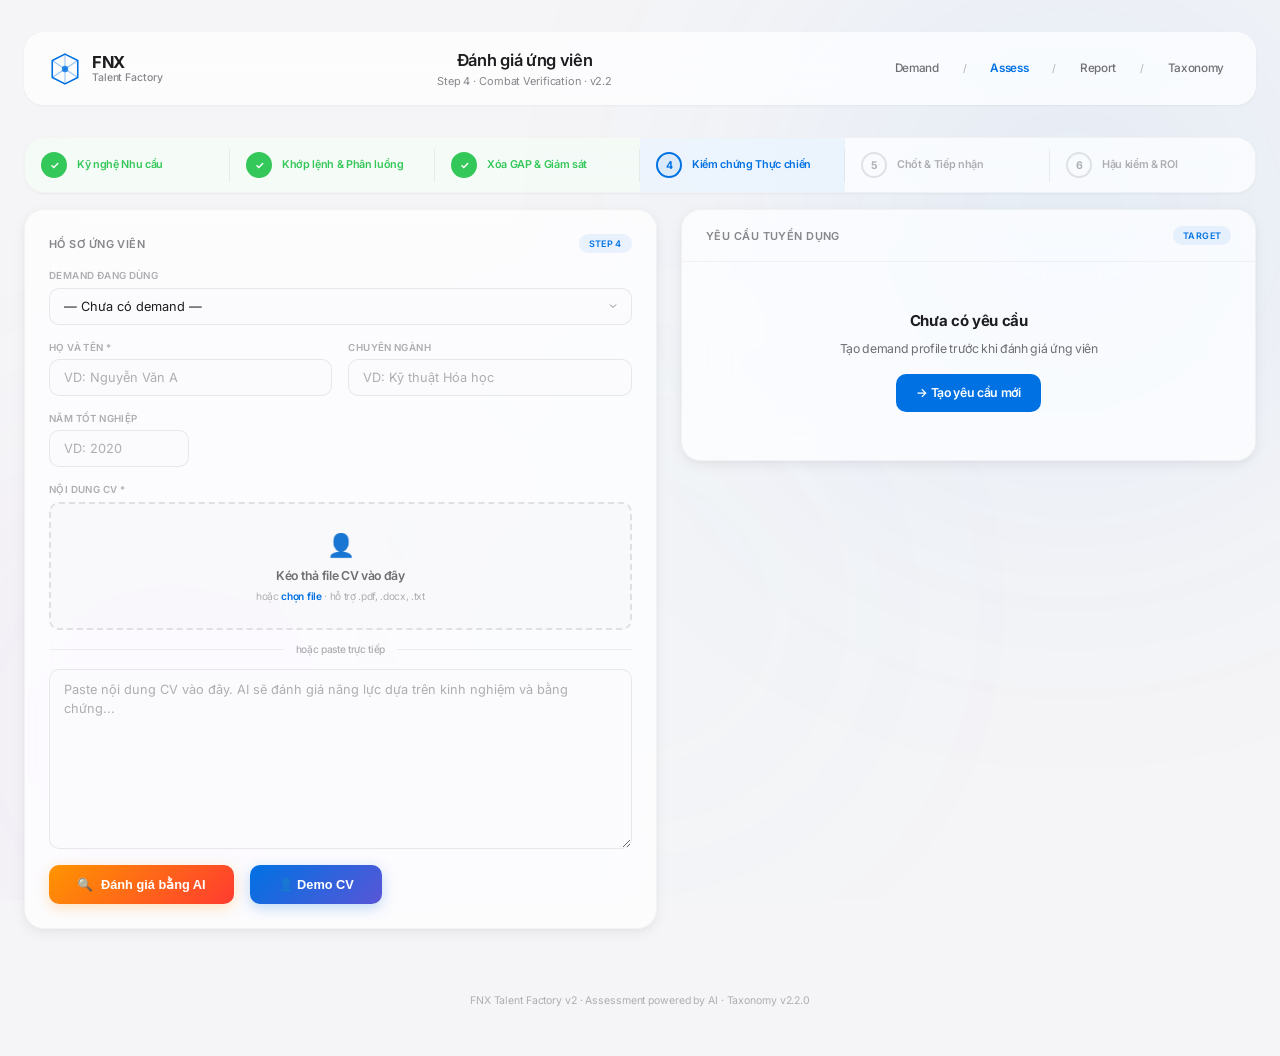
==== commit 6429bcf3: "feat: Upgrade dashboard to 6-stage UVGL architecture and integrate Taxonomy Career Alias. Fix bloom " ====
--- a/dashboard/assess.html
+++ b/dashboard/assess.html
@@ -738,7 +738,7 @@
             </div>
             <div class="header-center">
                 <h1>Đánh giá ứng viên</h1>
-                <p class="header-subtitle">Step 3 · Competency Assessment · v2.2</p>
+                <p class="header-subtitle">Step 4 · Combat Verification · v2.2</p>
             </div>
             <div class="header-right">
                 <div class="header-meta">
@@ -754,16 +754,12 @@
 
         <!-- Process Bar -->
         <div class="process-bar">
-            <div class="process-step completed"><span class="step-num">✓</span><span class="step-text">Giải mã yêu
-                    cầu</span></div>
-            <div class="process-step"><span class="step-num">2</span><span class="step-text">Tạo nguồn & Sàng lọc</span>
-            </div>
-            <div class="process-step active"><span class="step-num">3</span><span class="step-text">Đánh giá năng
-                    lực</span></div>
-            <div class="process-step"><span class="step-num">4</span><span class="step-text">Đào tạo & Close gap</span>
-            </div>
-            <div class="process-step"><span class="step-num">5</span><span class="step-text">Bàn giao & Bảo chứng</span>
-            </div>
+            <div class="process-step completed"><span class="step-num">✓</span><span class="step-text">Kỹ nghệ Nhu cầu</span></div>
+            <div class="process-step completed"><span class="step-num">✓</span><span class="step-text">Khớp lệnh & Phân luồng</span></div>
+            <div class="process-step completed"><span class="step-num">✓</span><span class="step-text">Xóa GAP & Giám sát</span></div>
+            <div class="process-step active"><span class="step-num">4</span><span class="step-text">Kiểm chứng Thực chiến</span></div>
+            <div class="process-step"><span class="step-num">5</span><span class="step-text">Chốt & Tiếp nhận</span></div>
+            <div class="process-step"><span class="step-num">6</span><span class="step-text">Hậu kiểm & ROI</span></div>
         </div>
 
         <main style="display:flex;flex-direction:column;gap:var(--gap-lg);flex:1">
@@ -774,7 +770,7 @@
                     <section class="card" id="cvInputCard">
                         <div class="card-header">
                             <span class="card-label">Hồ sơ ứng viên</span>
-                            <span class="card-badge">Step 3</span>
+                            <span class="card-badge">Step 4</span>
                         </div>
                         <div style="display:flex;flex-direction:column;gap:var(--gap-md)">
                             <div class="form-group">
